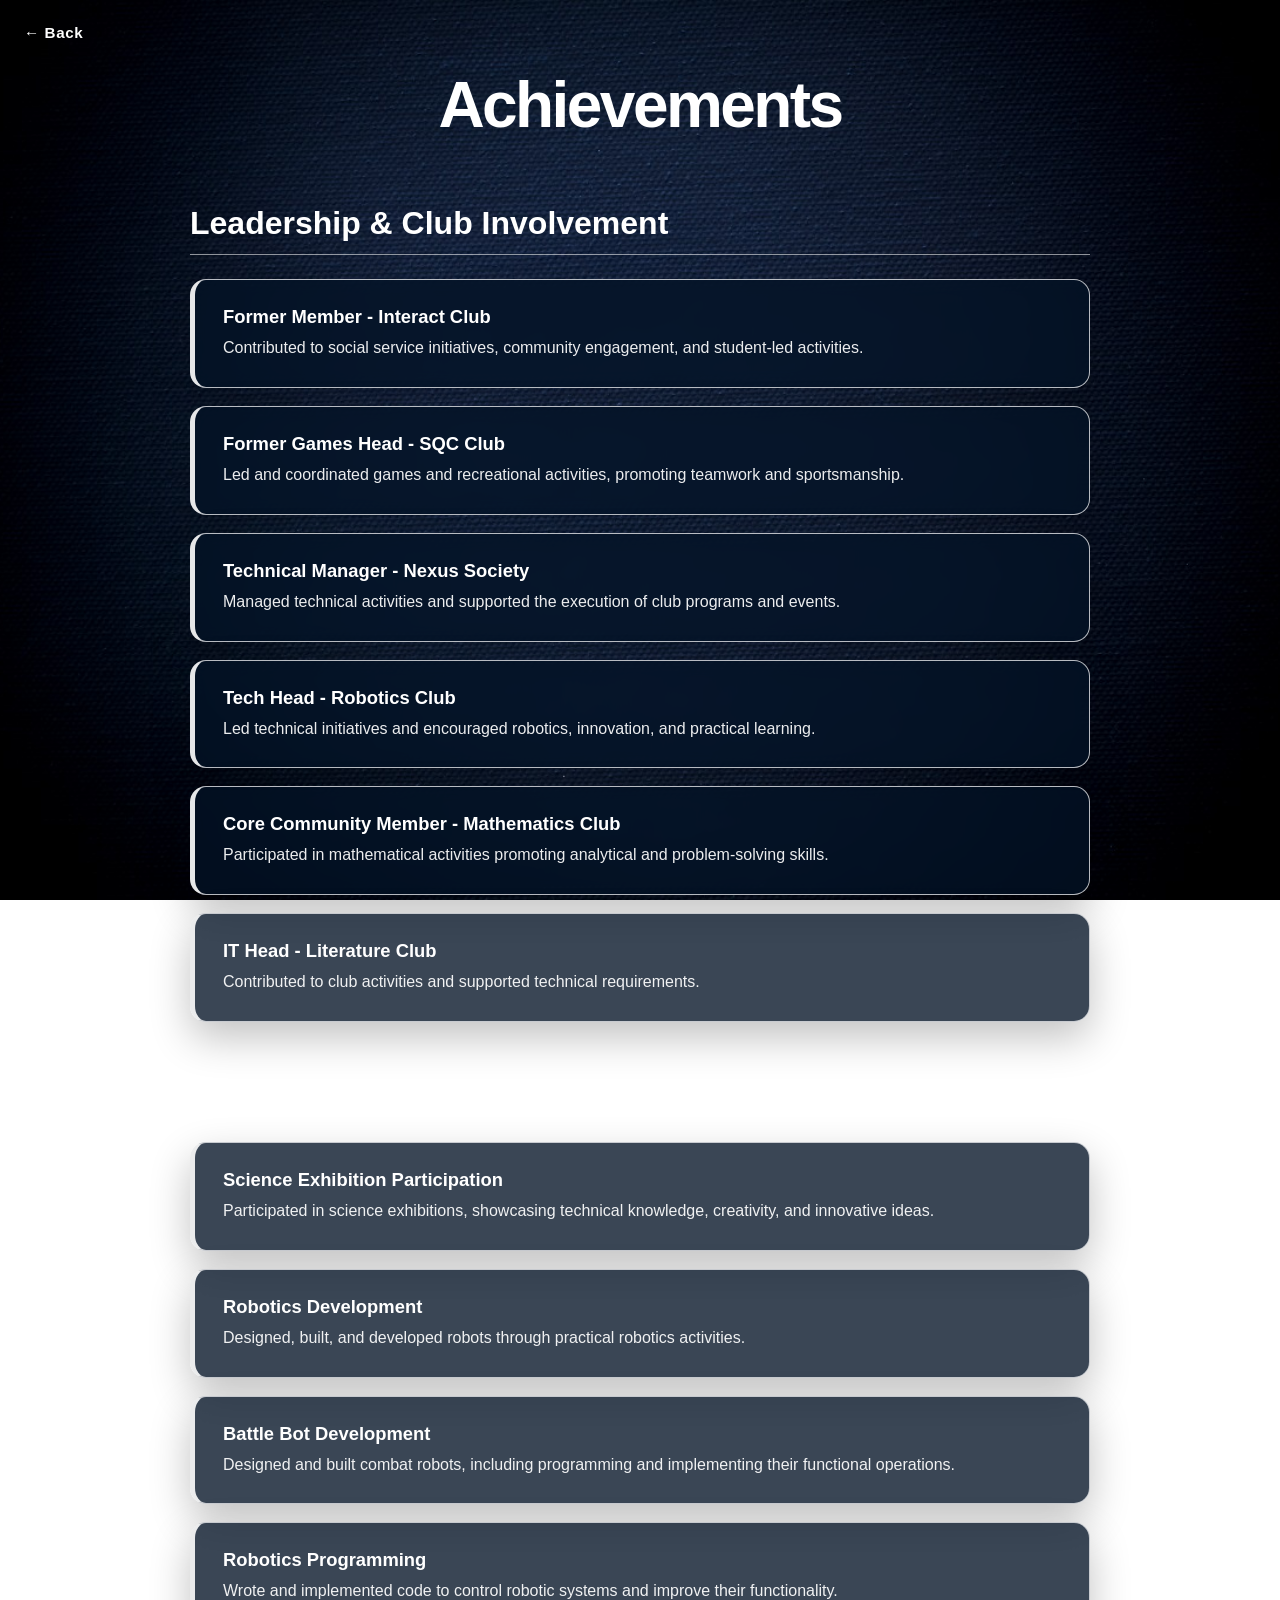
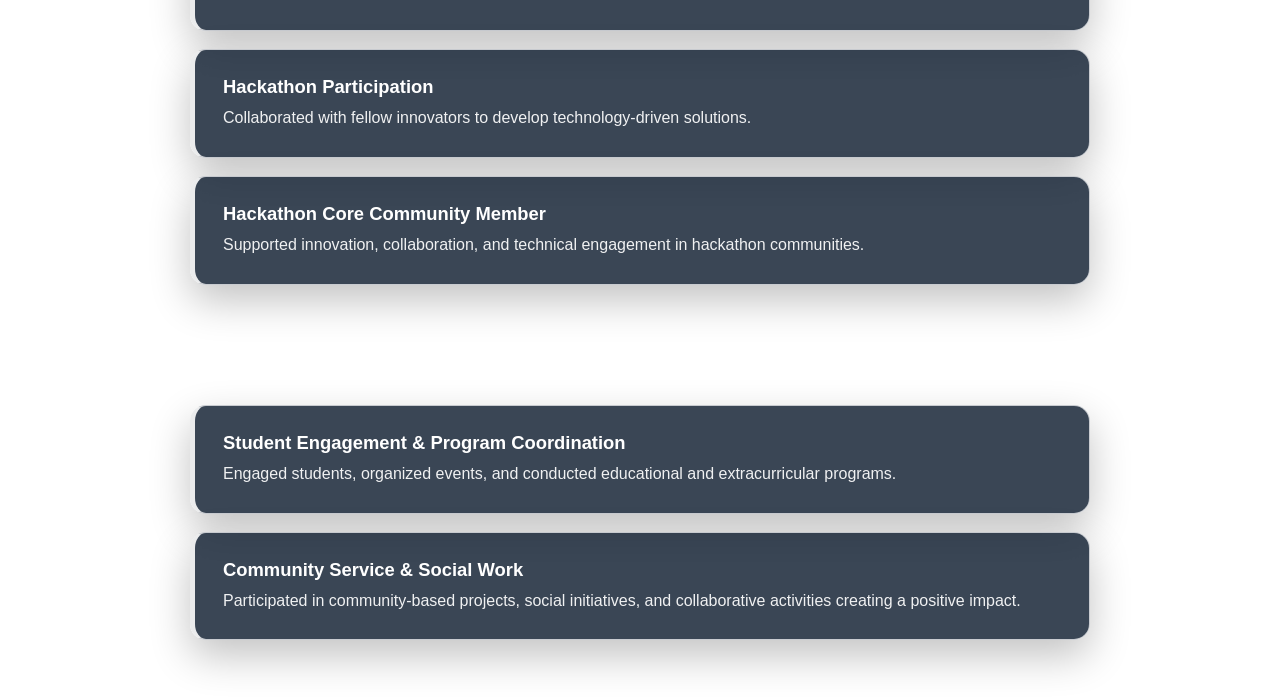
==== achievements/index.html @ 5b78c24c "portfolio" ====
<!DOCTYPE html>
<html lang="en">
<head>
  <meta charset="UTF-8">
  <meta name="viewport" content="width=device-width, initial-scale=1.0">
  <title>Achievements</title>
  <style>
    html, body {
      width: 100%;
      min-height: 100%;
      margin: 0;
    }

    body {
      min-height: 100vh;
      background-image: url("../assets/dark-blue-plain-wall-background.jpg");
      background-size: cover;
      background-position: center;
      background-repeat: no-repeat;
      background-attachment: fixed;
      font-family: Arial, sans-serif;
    }

    .back-link {
      position: fixed;
      top: 24px;
      left: 24px;
      color: #fff;
      text-decoration: none;
      font-size: 0.95rem;
      font-weight: 700;
      letter-spacing: 0.04em;
    }

    .achievements-page {
      min-height: 100vh;
      box-sizing: border-box;
      padding: 72px clamp(20px, 7vw, 100px) 60px;
      color: #fff;
    }

    .achievements-title {
      max-width: 900px;
      margin: 0 auto 38px;
      text-align: center;
      font-size: clamp(2rem, 5vw, 4rem);
      line-height: 1.05;
      letter-spacing: -0.04em;
    }

    .achievements-grid {
      width: min(900px, 100%);
      margin: 0 auto;
      display: flex;
      flex-direction: column;
      gap: 18px;
    }

    .achievement-category {
      margin: 28px 0 6px;
      padding-bottom: 12px;
      border-bottom: 1px solid rgba(255, 255, 255, 0.55);
      font-size: clamp(1.35rem, 3vw, 2rem);
    }

    .achievement-card {
      box-sizing: border-box;
      padding: 26px 28px;
      border: 1px solid rgba(255, 255, 255, 0.72);
      border-left: 5px solid rgba(255, 255, 255, 0.9);
      border-radius: 16px;
      background: rgba(3, 18, 38, 0.78);
      box-shadow: 0 16px 40px rgba(0, 0, 0, 0.24);
      backdrop-filter: blur(8px);
      opacity: 0;
      transform: translateY(20px);
      animation: reveal 0.65s ease forwards;
    }

    .achievement-card:nth-child(2n) { animation-delay: 0.08s; }
    .achievement-card:nth-child(3n) { animation-delay: 0.16s; }

    .achievement-card strong {
      display: block;
      margin-bottom: 8px;
      font-size: 1.15rem;
    }

    .achievement-card p {
      margin: 0;
      line-height: 1.55;
      opacity: 0.92;
    }

    @keyframes reveal {
      to {
        opacity: 1;
        transform: translateY(0);
      }
    }

    @media (max-width: 780px) {
      .achievements-page {
        padding: 68px 18px 40px;
      }
    }
  </style>
</head>
<body>
  <a class="back-link" href="../">&larr; Back</a>
  <main class="achievements-page">
    <h1 class="achievements-title">Achievements</h1>
    <div class="achievements-grid">
      <h2 class="achievement-category">Leadership &amp; Club Involvement</h2>
      <article class="achievement-card">
        <strong>Former Member - Interact Club</strong>
        <p>Contributed to social service initiatives, community engagement, and student-led activities.</p>
      </article>
      <article class="achievement-card">
        <strong>Former Games Head - SQC Club</strong>
        <p>Led and coordinated games and recreational activities, promoting teamwork and sportsmanship.</p>
      </article>
      <article class="achievement-card">
        <strong>Technical Manager - Nexus Society</strong>
        <p>Managed technical activities and supported the execution of club programs and events.</p>
      </article>
      <article class="achievement-card">
        <strong>Tech Head - Robotics Club</strong>
        <p>Led technical initiatives and encouraged robotics, innovation, and practical learning.</p>
      </article>
      <article class="achievement-card">
        <strong>Core Community Member - Mathematics Club</strong>
        <p>Participated in mathematical activities promoting analytical and problem-solving skills.</p>
      </article>
      <article class="achievement-card">
        <strong>IT Head - Literature Club</strong>
        <p>Contributed to club activities and supported technical requirements.</p>
      </article>

      <h2 class="achievement-category">Technical Achievements &amp; Innovation</h2>
      <article class="achievement-card">
        <strong>Science Exhibition Participation</strong>
        <p>Participated in science exhibitions, showcasing technical knowledge, creativity, and innovative ideas.</p>
      </article>
      <article class="achievement-card">
        <strong>Robotics Development</strong>
        <p>Designed, built, and developed robots through practical robotics activities.</p>
      </article>
      <article class="achievement-card">
        <strong>Battle Bot Development</strong>
        <p>Designed and built combat robots, including programming and implementing their functional operations.</p>
      </article>
      <article class="achievement-card">
        <strong>Robotics Programming</strong>
        <p>Wrote and implemented code to control robotic systems and improve their functionality.</p>
      </article>
      <article class="achievement-card">
        <strong>Hackathon Participation</strong>
        <p>Collaborated with fellow innovators to develop technology-driven solutions.</p>
      </article>
      <article class="achievement-card">
        <strong>Hackathon Core Community Member</strong>
        <p>Supported innovation, collaboration, and technical engagement in hackathon communities.</p>
      </article>

      <h2 class="achievement-category">Social Work &amp; Community Engagement</h2>
      <article class="achievement-card">
        <strong>Student Engagement &amp; Program Coordination</strong>
        <p>Engaged students, organized events, and conducted educational and extracurricular programs.</p>
      </article>
      <article class="achievement-card">
        <strong>Community Service &amp; Social Work</strong>
        <p>Participated in community-based projects, social initiatives, and collaborative activities creating a positive impact.</p>
      </article>
    </div>
  </main>
</body>
</html>
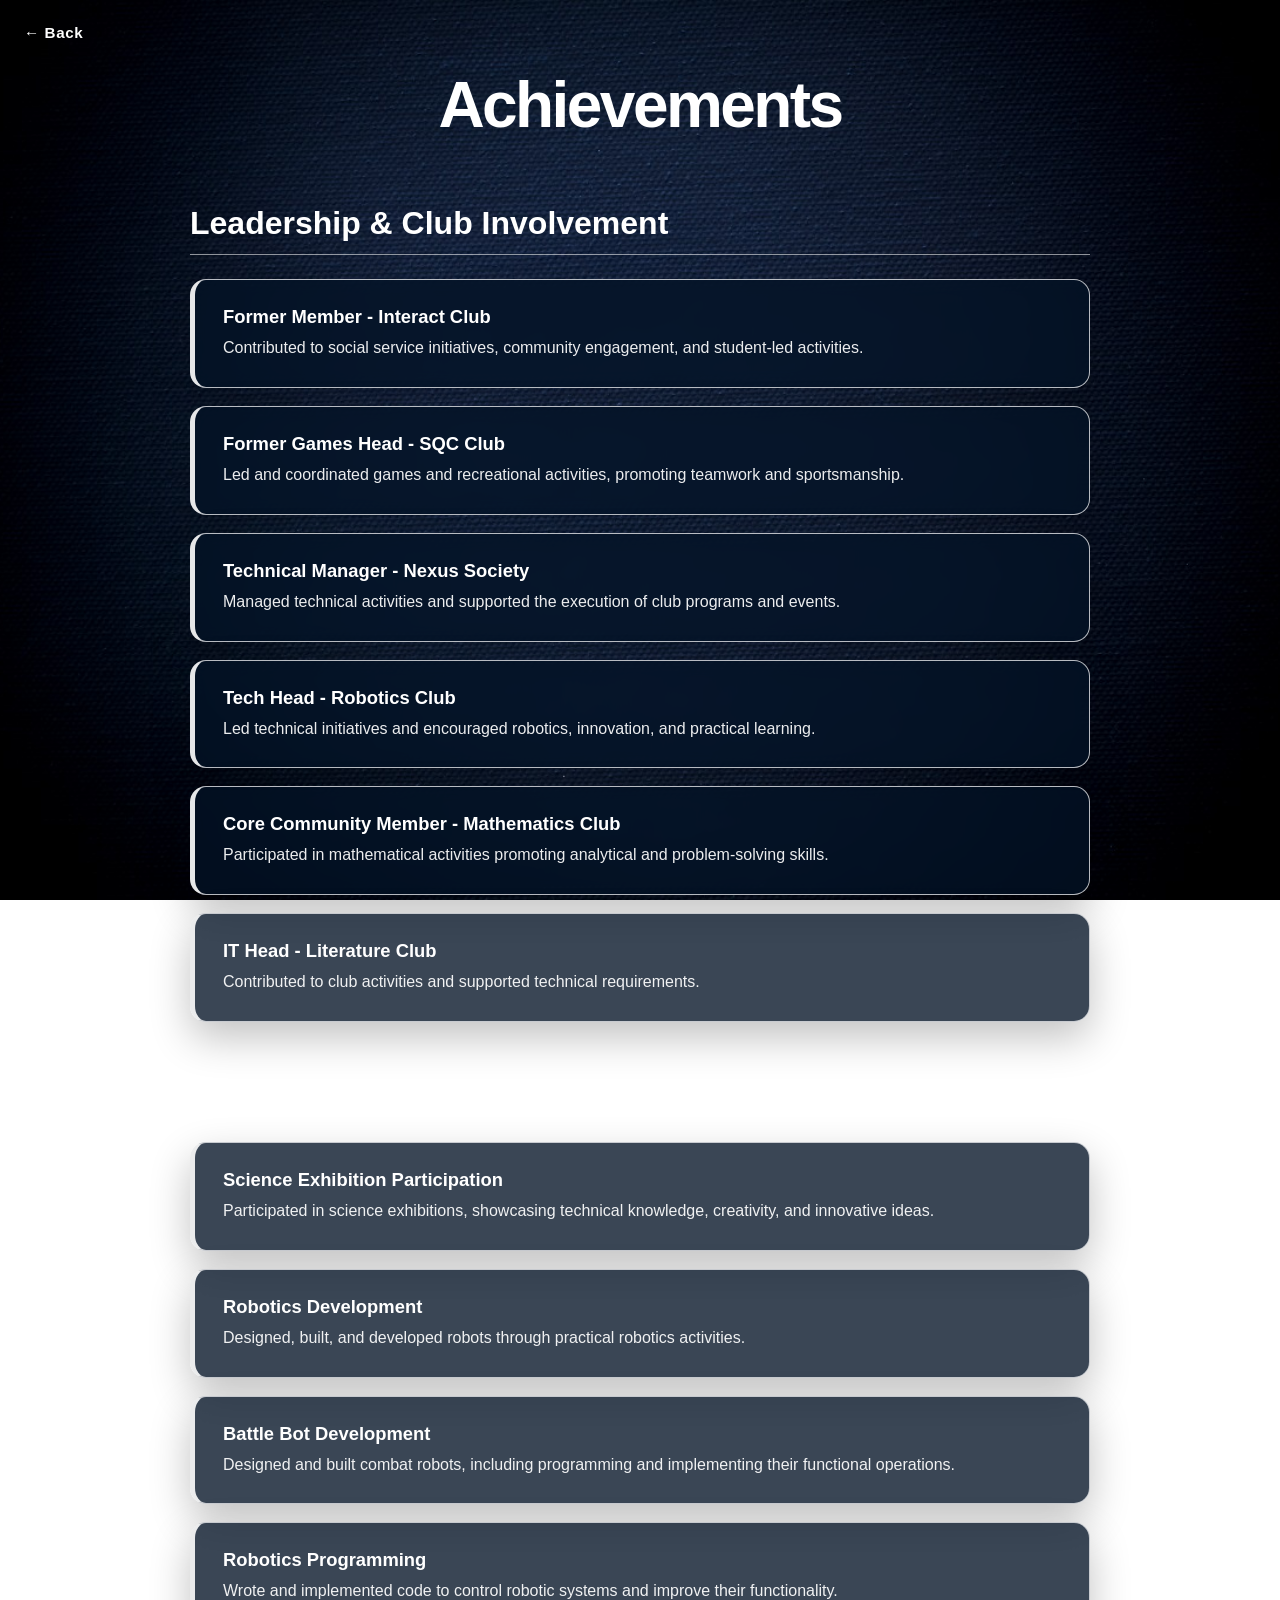
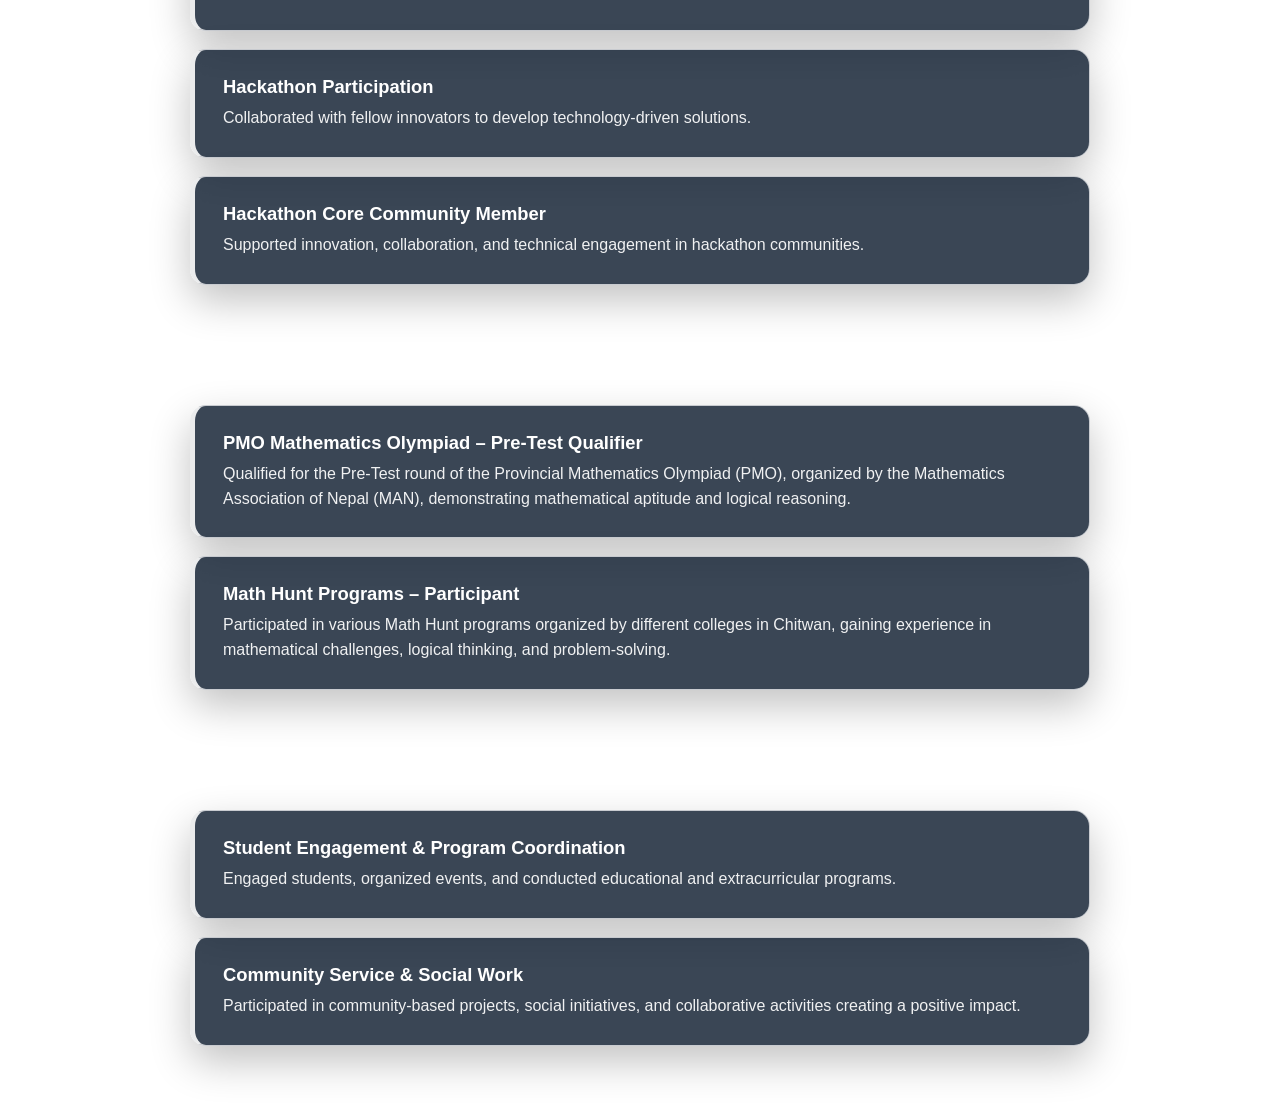
==== commit 6c682bf0: "Add mathematical achievements Co-authored-by: Copilot <223556219+Copilot@users.noreply.github.com>" ====
--- a/achievements/index.html
+++ b/achievements/index.html
@@ -163,6 +163,16 @@
         <p>Supported innovation, collaboration, and technical engagement in hackathon communities.</p>
       </article>
 
+      <h2 class="achievement-category">Mathematical Achievements &amp; Recognition</h2>
+      <article class="achievement-card">
+        <strong>PMO Mathematics Olympiad – Pre-Test Qualifier</strong>
+        <p>Qualified for the Pre-Test round of the Provincial Mathematics Olympiad (PMO), organized by the Mathematics Association of Nepal (MAN), demonstrating mathematical aptitude and logical reasoning.</p>
+      </article>
+      <article class="achievement-card">
+        <strong>Math Hunt Programs – Participant</strong>
+        <p>Participated in various Math Hunt programs organized by different colleges in Chitwan, gaining experience in mathematical challenges, logical thinking, and problem-solving.</p>
+      </article>
+
       <h2 class="achievement-category">Social Work &amp; Community Engagement</h2>
       <article class="achievement-card">
         <strong>Student Engagement &amp; Program Coordination</strong>
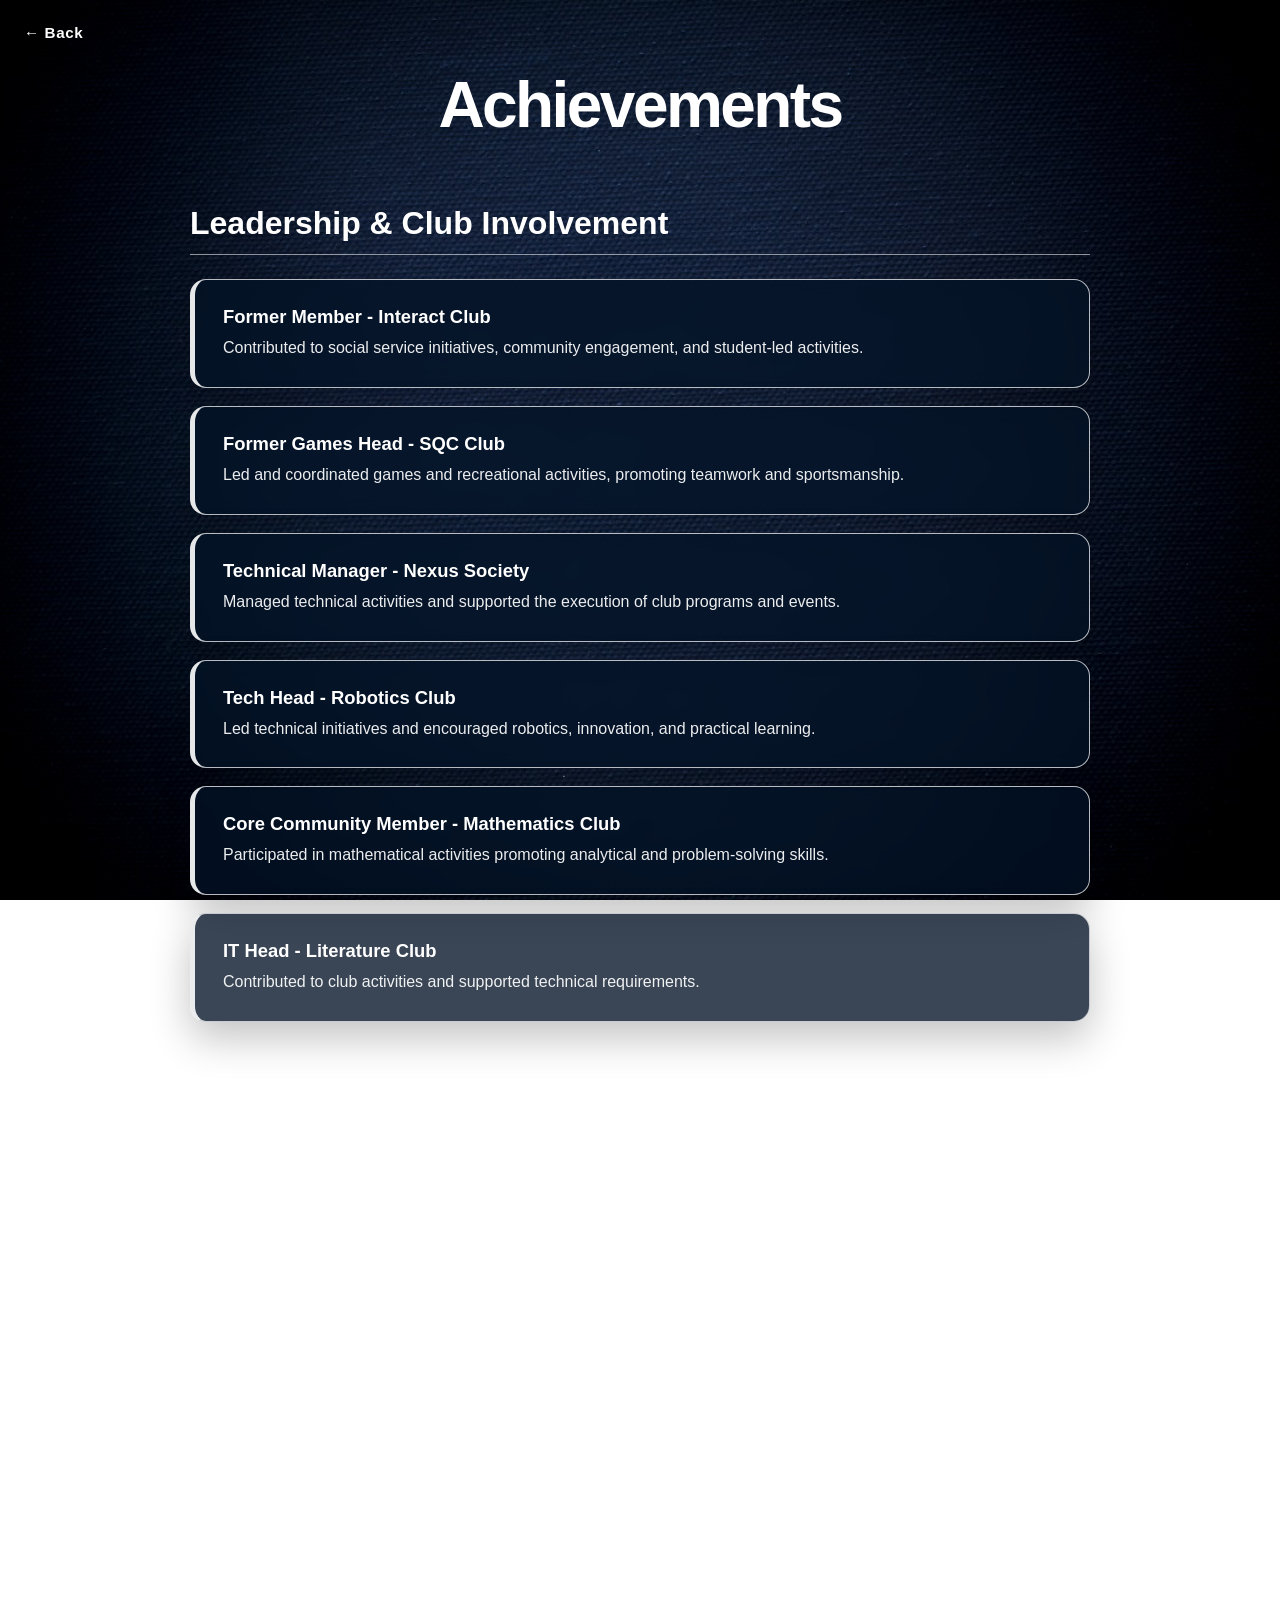
==== commit e42820ba: "Fix favicon assets and remove duplicates Co-authored-by: Copilot <223556219+Copilot@users.noreply.gi" ====
--- a/achievements/index.html
+++ b/achievements/index.html
@@ -3,7 +3,37 @@
 <head>
   <meta charset="UTF-8">
   <meta name="viewport" content="width=device-width, initial-scale=1.0">
-  <title>Achievements</title>
+  <meta name="description" content="View Roman Ghimire's leadership roles, club involvement, and technical achievements.">
+  <meta name="author" content="Roman Ghimire">
+  <meta name="robots" content="index, follow">
+  <link rel="canonical" href="https://romanghimire.com.np/achievements/">
+  <meta property="og:type" content="website">
+  <meta property="og:site_name" content="Roman Ghimire">
+  <meta property="og:title" content="Achievements | Roman Ghimire">
+  <meta property="og:description" content="View Roman Ghimire's leadership roles, club involvement, and technical achievements.">
+  <meta property="og:url" content="https://romanghimire.com.np/achievements/">
+  <meta property="og:image" content="https://romanghimire.com.np/assets/roman-favicon-512.png?v=20261108d">
+  <meta property="og:image:width" content="512">
+  <meta property="og:image:height" content="512">
+  <meta name="twitter:card" content="summary">
+  <meta name="twitter:title" content="Achievements | Roman Ghimire">
+  <meta name="twitter:description" content="View Roman Ghimire's leadership roles, club involvement, and technical achievements.">
+  <meta name="twitter:image" content="https://romanghimire.com.np/assets/roman-favicon-512.png?v=20261108d">
+  <title>Achievements | Roman Ghimire</title>
+  <link rel="shortcut icon" href="/favicon.ico?v=20261108d">
+  <link rel="icon" type="image/png" sizes="48x48" href="/favicon.png?v=20261108d">
+  <link rel="icon" type="image/png" sizes="512x512" href="/assets/roman-favicon-512.png?v=20261108d">
+  <link rel="apple-touch-icon" sizes="180x180" href="/apple-touch-icon.png?v=20261108d">
+  <script type="application/ld+json">
+  {
+    "@context": "https://schema.org",
+    "@type": "WebPage",
+    "name": "Achievements | Roman Ghimire",
+    "description": "Roman Ghimire's leadership roles, club involvement, and technical achievements.",
+    "url": "https://romanghimire.com.np/achievements/",
+    "isPartOf": {"@type": "WebSite", "name": "Roman Ghimire", "url": "https://romanghimire.com.np/"}
+  }
+  </script>
   <style>
     html, body {
       width: 100%;
